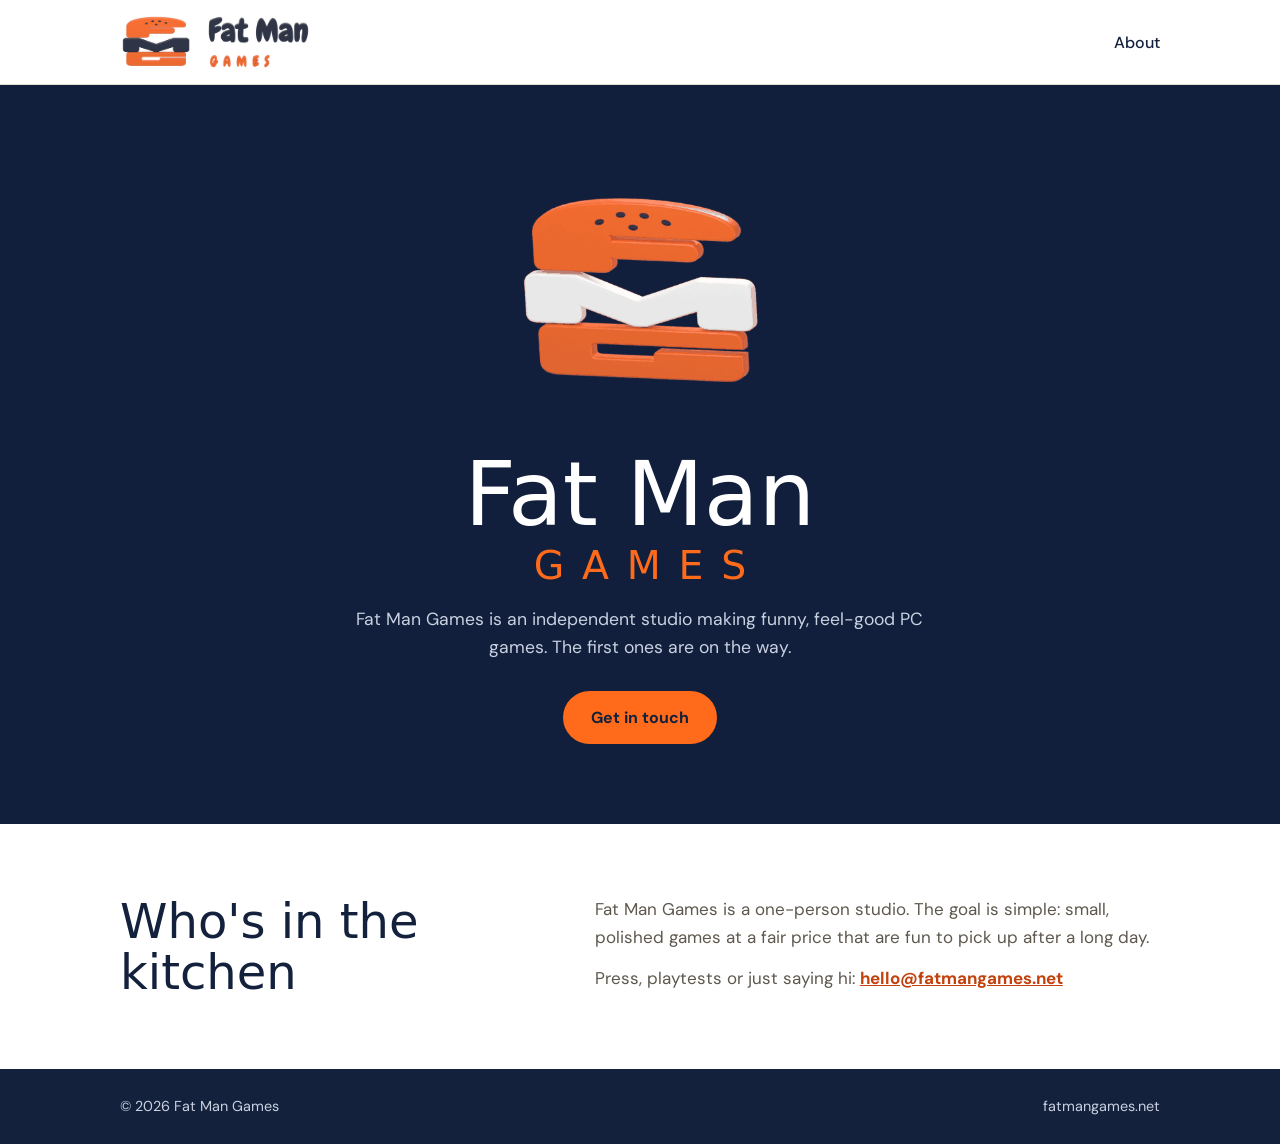
==== index.html @ 9c62d86a "Launch fatmangames.net" ====
<!doctype html>
<html lang="en"><head><meta charset="utf-8"><meta name="viewport" content="width=device-width,initial-scale=1">
<title>Fat Man Games</title>
<meta name="description" content="Fat Man Games is an independent studio making funny, feel-good PC games.">
<link rel="icon" href="logos/fmg3d-browser-icon-300.png">
<meta property="og:image" content="https://fatmangames.net/logos/fmg3d-social-share-1200x630.png">
<style>
:root{--page:#FFFFFF;--hdr:#FFFFFF}
@media (prefers-color-scheme:dark){:root:not([data-theme="light"]){--page:#FFFFFF;--hdr:#FFFFFF}}
:root[data-theme="dark"]{--page:#FFFFFF;--hdr:#FFFFFF}
html,body{margin:0;background:var(--page);color-scheme:light}
.sq-head{background:var(--hdr);border-bottom:1px solid #E2DDD3}
.sq-head .fmg-in{display:flex;align-items:center;justify-content:space-between;gap:16px;padding-top:14px;padding-bottom:14px;flex-wrap:wrap}
.sq-logo{display:flex;align-items:center;gap:12px;text-decoration:none;color:#13213D}
.sq-logo img{height:56px;width:auto;display:block}
.sq-nav{display:flex;gap:22px;list-style:none;margin:0;padding:0;font:500 16px "DM Sans",sans-serif}
.sq-nav a{color:#13213D;text-decoration:none}
.sq-nav a:hover{color:#C2410C}
</style></head><body>
<link rel="stylesheet" href="https://fonts.googleapis.com/css2?family=Chewy&family=DM+Sans:wght@400;500;700&display=swap">
<style>
.fmg{--navy:#13213D;--orange:#FF6B1A;--orange-text:#C2410C;--cream:#F3F1EC;--white:#FFFFFF;--soft:#5E584E;--line:#E2DDD3;
  font-family:"DM Sans",system-ui,sans-serif;font-size:17px;line-height:1.6;color:var(--navy);background:var(--white);text-align:left}
.fmg *{box-sizing:border-box}
.fmg h1,.fmg h2,.fmg h3{font-family:"Chewy",system-ui,sans-serif;font-weight:400;letter-spacing:0;line-height:1.05;margin:0;color:inherit;text-transform:none}
.fmg p{margin:0}
.fmg a{color:inherit}
.fmg-in{max-width:1080px;margin:0 auto;padding:0 20px}

/* hero */
.fmg-hero{background:#111F3C;color:var(--white);padding:72px 0 80px;text-align:center}
.fmg-hero .fmg-mark{width:min(340px,70vw);height:auto;display:block;margin:-12px auto 8px}
.fmg-hero h1{font-size:clamp(2.6rem,7vw,4.6rem)}
.fmg-hero h1 span{color:var(--orange)}
.fmg-word{display:flex;flex-direction:column;align-items:center;font-size:clamp(3.2rem,9vw,5.6rem)!important}
.fmg-word span{font-size:.44em;letter-spacing:.45em;margin-right:-.45em;margin-top:.1em}
.fmg-hero p{max-width:34em;margin:18px auto 30px;color:#C9D1E0;font-size:1.1rem}
.fmg-btn{display:inline-block;background:var(--orange);color:var(--navy)!important;font-weight:700;text-decoration:none;padding:14px 28px;border-radius:999px;font-size:1rem}
.fmg-btn:hover{background:#FF8640}
.fmg-btn:focus-visible{outline:3px solid var(--white);outline-offset:3px}

/* about */
.fmg-about{padding:72px 0}
.fmg-about .fmg-in{display:grid;grid-template-columns:minmax(0,1fr) minmax(0,1.3fr);gap:40px;align-items:start}
.fmg-about h2{font-size:clamp(2.2rem,5vw,3rem)}
.fmg-about p+p{margin-top:14px}
.fmg-about p{color:var(--soft)}
.fmg-about a{color:var(--orange-text);font-weight:700}

.fmg-foot{background:var(--navy);color:#C9D1E0;padding:26px 0;font-size:.9rem}
.fmg-foot .fmg-in{display:flex;justify-content:space-between;gap:12px;flex-wrap:wrap}

@media (max-width:860px){
  .fmg-about .fmg-in{grid-template-columns:1fr;gap:14px}
  .fmg-hero{padding:52px 0 60px}
  .fmg-about{padding:52px 0}
}
</style>

<div class="fmg">
<header class="sq-head"><div class="fmg-in">
<a class="sq-logo" href="#" aria-label="Fat Man Games home"><img src="logos/fmg3d-logo-horizontal.png" alt="Fat Man Games" width="480" height="141"></a>
<ul class="sq-nav"><li><a href="#fmg-about">About</a></li></ul>
</div></header>

  <section class="fmg-hero">
    <div class="fmg-in">
      <img class="fmg-mark" src="logos/fmg3d-wobble.gif" alt="" width="520" height="450">
      <h1 class="fmg-word">Fat Man<span>GAMES</span></h1>
      <p>Fat Man Games is an independent studio making funny, feel-good PC games. The first ones are on the way.</p>
      <a class="fmg-btn" href="#fmg-about">Get in touch</a>
    </div>
  </section>


  <section class="fmg-about" id="fmg-about">
    <div class="fmg-in">
      <h2>Who's in the kitchen</h2>
      <div>
        <p>Fat Man Games is a one-person studio. The goal is simple: small, polished games at a fair price that are fun to pick up after a long day.</p>
        <p>Press, playtests or just saying hi: <a href="mailto:hello@fatmangames.net">hello@fatmangames.net</a></p>
      </div>
    </div>
  </section>

  <footer class="fmg-foot">
    <div class="fmg-in"><span>© 2026 Fat Man Games</span><span>fatmangames.net</span></div>
  </footer>
</div>

</body></html>
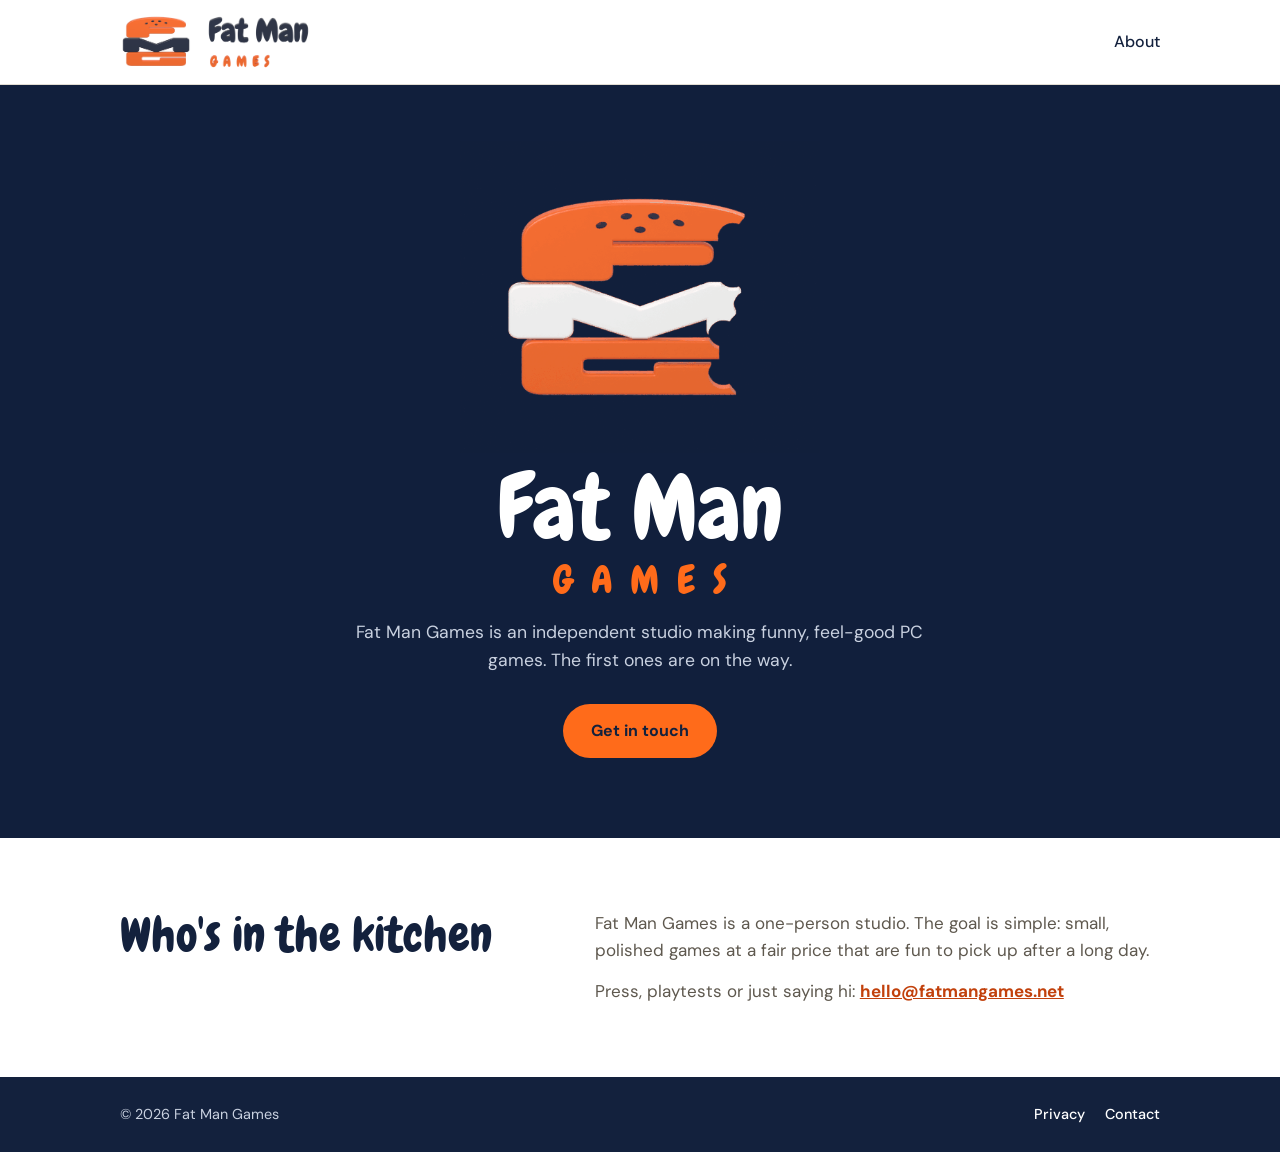
==== commit a4a8132a: "Add privacy policy, robots.txt and sitemap; self-host fonts; new hero animation" ====
--- a/index.html
+++ b/index.html
@@ -1,77 +1,32 @@
 <!doctype html>
-<html lang="en"><head><meta charset="utf-8"><meta name="viewport" content="width=device-width,initial-scale=1">
+<html lang="en">
+<head>
+<meta charset="utf-8">
+<meta name="viewport" content="width=device-width,initial-scale=1">
 <title>Fat Man Games</title>
 <meta name="description" content="Fat Man Games is an independent studio making funny, feel-good PC games.">
 <link rel="icon" href="logos/fmg3d-browser-icon-300.png">
+<meta property="og:title" content="Fat Man Games">
+<meta property="og:description" content="An independent studio making funny, feel-good PC games.">
 <meta property="og:image" content="https://fatmangames.net/logos/fmg3d-social-share-1200x630.png">
-<style>
-:root{--page:#FFFFFF;--hdr:#FFFFFF}
-@media (prefers-color-scheme:dark){:root:not([data-theme="light"]){--page:#FFFFFF;--hdr:#FFFFFF}}
-:root[data-theme="dark"]{--page:#FFFFFF;--hdr:#FFFFFF}
-html,body{margin:0;background:var(--page);color-scheme:light}
-.sq-head{background:var(--hdr);border-bottom:1px solid #E2DDD3}
-.sq-head .fmg-in{display:flex;align-items:center;justify-content:space-between;gap:16px;padding-top:14px;padding-bottom:14px;flex-wrap:wrap}
-.sq-logo{display:flex;align-items:center;gap:12px;text-decoration:none;color:#13213D}
-.sq-logo img{height:56px;width:auto;display:block}
-.sq-nav{display:flex;gap:22px;list-style:none;margin:0;padding:0;font:500 16px "DM Sans",sans-serif}
-.sq-nav a{color:#13213D;text-decoration:none}
-.sq-nav a:hover{color:#C2410C}
-</style></head><body>
-<link rel="stylesheet" href="https://fonts.googleapis.com/css2?family=Chewy&family=DM+Sans:wght@400;500;700&display=swap">
-<style>
-.fmg{--navy:#13213D;--orange:#FF6B1A;--orange-text:#C2410C;--cream:#F3F1EC;--white:#FFFFFF;--soft:#5E584E;--line:#E2DDD3;
-  font-family:"DM Sans",system-ui,sans-serif;font-size:17px;line-height:1.6;color:var(--navy);background:var(--white);text-align:left}
-.fmg *{box-sizing:border-box}
-.fmg h1,.fmg h2,.fmg h3{font-family:"Chewy",system-ui,sans-serif;font-weight:400;letter-spacing:0;line-height:1.05;margin:0;color:inherit;text-transform:none}
-.fmg p{margin:0}
-.fmg a{color:inherit}
-.fmg-in{max-width:1080px;margin:0 auto;padding:0 20px}
-
-/* hero */
-.fmg-hero{background:#111F3C;color:var(--white);padding:72px 0 80px;text-align:center}
-.fmg-hero .fmg-mark{width:min(340px,70vw);height:auto;display:block;margin:-12px auto 8px}
-.fmg-hero h1{font-size:clamp(2.6rem,7vw,4.6rem)}
-.fmg-hero h1 span{color:var(--orange)}
-.fmg-word{display:flex;flex-direction:column;align-items:center;font-size:clamp(3.2rem,9vw,5.6rem)!important}
-.fmg-word span{font-size:.44em;letter-spacing:.45em;margin-right:-.45em;margin-top:.1em}
-.fmg-hero p{max-width:34em;margin:18px auto 30px;color:#C9D1E0;font-size:1.1rem}
-.fmg-btn{display:inline-block;background:var(--orange);color:var(--navy)!important;font-weight:700;text-decoration:none;padding:14px 28px;border-radius:999px;font-size:1rem}
-.fmg-btn:hover{background:#FF8640}
-.fmg-btn:focus-visible{outline:3px solid var(--white);outline-offset:3px}
-
-/* about */
-.fmg-about{padding:72px 0}
-.fmg-about .fmg-in{display:grid;grid-template-columns:minmax(0,1fr) minmax(0,1.3fr);gap:40px;align-items:start}
-.fmg-about h2{font-size:clamp(2.2rem,5vw,3rem)}
-.fmg-about p+p{margin-top:14px}
-.fmg-about p{color:var(--soft)}
-.fmg-about a{color:var(--orange-text);font-weight:700}
-
-.fmg-foot{background:var(--navy);color:#C9D1E0;padding:26px 0;font-size:.9rem}
-.fmg-foot .fmg-in{display:flex;justify-content:space-between;gap:12px;flex-wrap:wrap}
-
-@media (max-width:860px){
-  .fmg-about .fmg-in{grid-template-columns:1fr;gap:14px}
-  .fmg-hero{padding:52px 0 60px}
-  .fmg-about{padding:52px 0}
-}
-</style>
-
+<meta name="robots" content="index, follow, noai, noimageai">
+<link rel="stylesheet" href="site.css">
+</head>
+<body>
 <div class="fmg">
-<header class="sq-head"><div class="fmg-in">
-<a class="sq-logo" href="#" aria-label="Fat Man Games home"><img src="logos/fmg3d-logo-horizontal.png" alt="Fat Man Games" width="480" height="141"></a>
-<ul class="sq-nav"><li><a href="#fmg-about">About</a></li></ul>
-</div></header>
+  <header class="sq-head"><div class="fmg-in">
+    <a class="sq-logo" href="/" aria-label="Fat Man Games home"><img src="logos/fmg3d-logo-horizontal.png" alt="Fat Man Games" width="480" height="141"></a>
+    <ul class="sq-nav"><li><a href="#fmg-about">About</a></li></ul>
+  </div></header>
 
   <section class="fmg-hero">
     <div class="fmg-in">
-      <img class="fmg-mark" src="logos/fmg3d-wobble.gif" alt="" width="520" height="450">
+      <img class="fmg-mark" src="logos/fmg3d-eaten.gif" alt="" width="520" height="450">
       <h1 class="fmg-word">Fat Man<span>GAMES</span></h1>
       <p>Fat Man Games is an independent studio making funny, feel-good PC games. The first ones are on the way.</p>
       <a class="fmg-btn" href="#fmg-about">Get in touch</a>
     </div>
   </section>
-
 
   <section class="fmg-about" id="fmg-about">
     <div class="fmg-in">
@@ -84,8 +39,8 @@
   </section>
 
   <footer class="fmg-foot">
-    <div class="fmg-in"><span>© 2026 Fat Man Games</span><span>fatmangames.net</span></div>
+    <div class="fmg-in"><span>© 2026 Fat Man Games</span><nav><a href="privacy.html">Privacy</a><a href="mailto:hello@fatmangames.net">Contact</a></nav></div>
   </footer>
 </div>
-
-</body></html>
+</body>
+</html>
--- a/site.css
+++ b/site.css
@@ -0,0 +1,67 @@
+/* Fonts are served from this site; no third-party requests. */
+@font-face{font-family:"Chewy";src:url(fonts/chewy-400.woff2) format("woff2");font-weight:400;font-display:swap}
+@font-face{font-family:"DM Sans";src:url(fonts/dm-sans-400.woff2) format("woff2");font-weight:400;font-display:swap}
+@font-face{font-family:"DM Sans";src:url(fonts/dm-sans-500.woff2) format("woff2");font-weight:500;font-display:swap}
+@font-face{font-family:"DM Sans";src:url(fonts/dm-sans-700.woff2) format("woff2");font-weight:700;font-display:swap}
+
+html,body{margin:0;background:#FFFFFF;color-scheme:light}
+
+.fmg{--navy:#13213D;--orange:#FF6B1A;--orange-text:#C2410C;--cream:#F3F1EC;--white:#FFFFFF;--soft:#5E584E;--line:#E2DDD3;
+  font-family:"DM Sans",system-ui,sans-serif;font-size:17px;line-height:1.6;color:var(--navy);background:var(--white);text-align:left;
+  min-height:100vh;display:flex;flex-direction:column}
+.fmg *{box-sizing:border-box}
+.fmg h1,.fmg h2,.fmg h3{font-family:"Chewy",system-ui,sans-serif;font-weight:400;letter-spacing:0;line-height:1.05;margin:0;color:inherit;text-transform:none}
+.fmg p{margin:0}
+.fmg a{color:inherit}
+.fmg-in{max-width:1080px;margin:0 auto;padding:0 20px}
+
+/* header */
+.sq-head{background:#FFFFFF;border-bottom:1px solid var(--line)}
+.sq-head .fmg-in{display:flex;align-items:center;justify-content:space-between;gap:16px;padding-top:14px;padding-bottom:14px;flex-wrap:wrap}
+.sq-logo{display:flex;align-items:center;text-decoration:none}
+.sq-logo img{height:56px;width:auto;display:block}
+.sq-nav{display:flex;gap:22px;list-style:none;margin:0;padding:0;font-weight:500;font-size:16px}
+.sq-nav a{color:var(--navy);text-decoration:none}
+.sq-nav a:hover{color:var(--orange-text)}
+
+/* hero */
+.fmg-hero{background:#111F3C;color:var(--white);padding:56px 0 80px;text-align:center}
+.fmg-hero .fmg-mark{width:min(360px,74vw);height:auto;display:block;margin:0 auto 8px}
+.fmg-word{display:flex;flex-direction:column;align-items:center;font-size:clamp(3.2rem,9vw,5.6rem)}
+.fmg-word span{font-size:.44em;letter-spacing:.45em;margin-right:-.45em;margin-top:.1em;color:var(--orange)}
+.fmg-hero p{max-width:34em;margin:18px auto 30px;color:#C9D1E0;font-size:1.1rem}
+.fmg-btn{display:inline-block;background:var(--orange);color:var(--navy)!important;font-weight:700;text-decoration:none;padding:14px 28px;border-radius:999px;font-size:1rem}
+.fmg-btn:hover{background:#FF8640}
+.fmg-btn:focus-visible{outline:3px solid var(--white);outline-offset:3px}
+
+/* about */
+.fmg-about{padding:72px 0}
+.fmg-about .fmg-in{display:grid;grid-template-columns:minmax(0,1fr) minmax(0,1.3fr);gap:40px;align-items:start}
+.fmg-about h2{font-size:clamp(2.2rem,5vw,3rem)}
+.fmg-about p+p{margin-top:14px}
+.fmg-about p{color:var(--soft)}
+.fmg-about a{color:var(--orange-text);font-weight:700}
+
+/* text pages (privacy) */
+.fmg-doc{padding:56px 0 72px;flex:1}
+.fmg-doc .fmg-in{max-width:760px}
+.fmg-doc h1{font-size:clamp(2.4rem,6vw,3.4rem);margin-bottom:6px}
+.fmg-doc .fmg-date{color:var(--soft);font-size:.95rem;margin-bottom:32px}
+.fmg-doc h2{font-family:"DM Sans",system-ui,sans-serif;font-weight:700;font-size:1.15rem;margin:30px 0 8px}
+.fmg-doc p,.fmg-doc li{color:#3F3A33}
+.fmg-doc ul{margin:8px 0 0;padding-left:1.2em}
+.fmg-doc li+li{margin-top:6px}
+.fmg-doc a{color:var(--orange-text);font-weight:700}
+
+/* footer */
+.fmg-foot{background:var(--navy);color:#C9D1E0;padding:26px 0;font-size:.9rem;margin-top:auto}
+.fmg-foot .fmg-in{display:flex;justify-content:space-between;gap:12px;flex-wrap:wrap}
+.fmg-foot a{color:#FFFFFF;text-decoration:none;font-weight:500}
+.fmg-foot a:hover{text-decoration:underline}
+.fmg-foot nav{display:flex;gap:20px}
+
+@media (max-width:860px){
+  .fmg-about .fmg-in{grid-template-columns:1fr;gap:14px}
+  .fmg-hero{padding:40px 0 60px}
+  .fmg-about{padding:52px 0}
+}
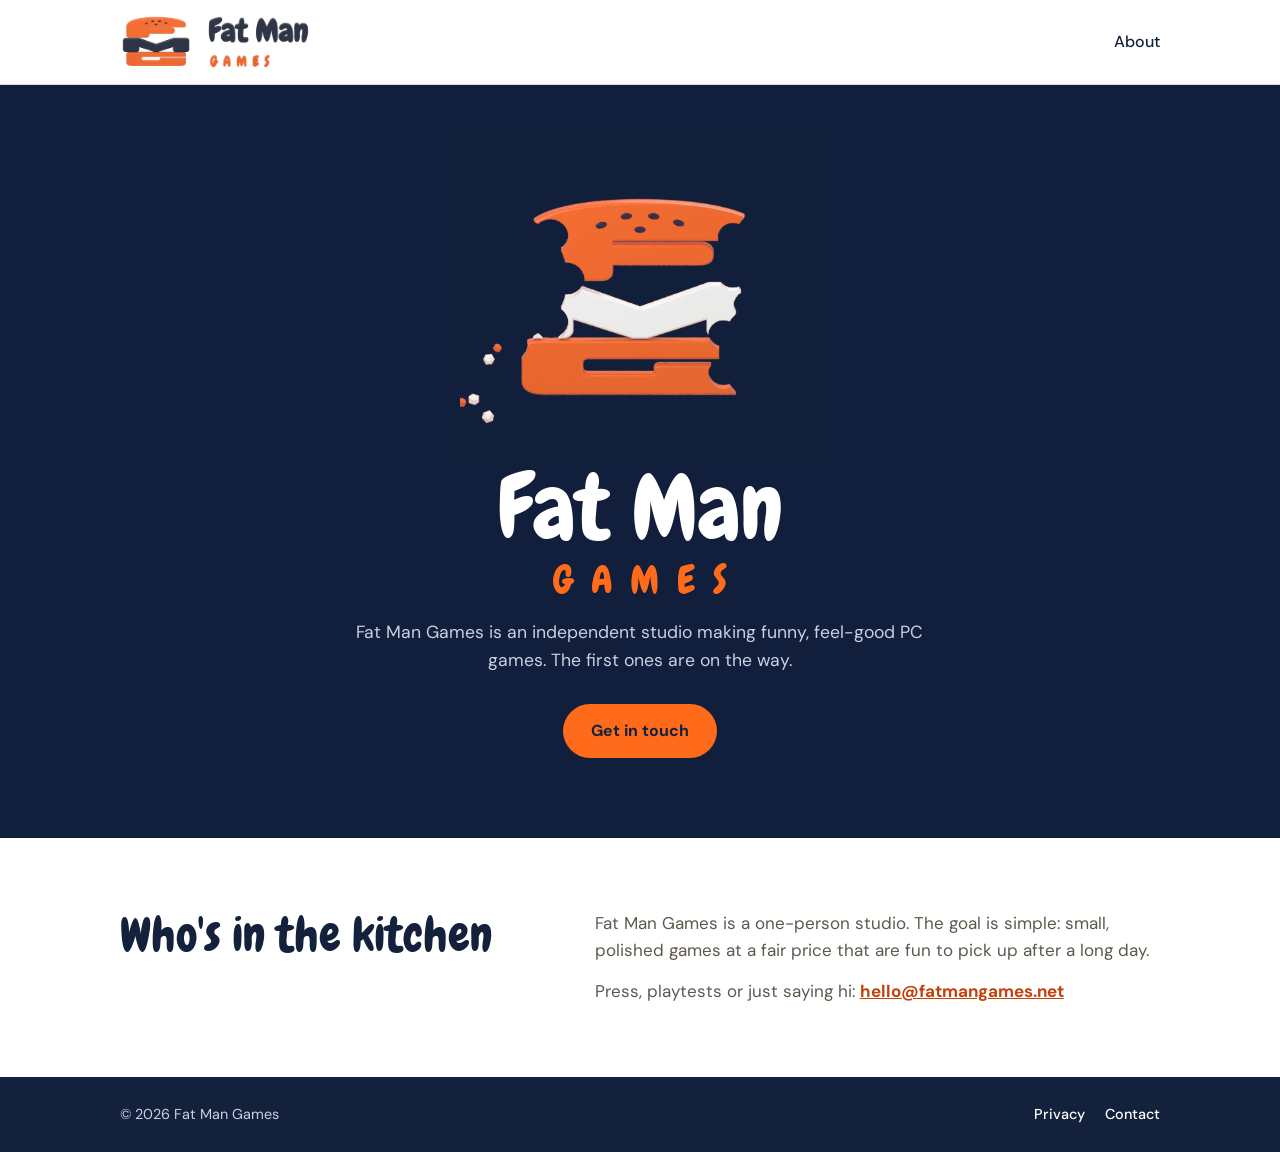
==== commit 63d16c47: "Get in touch button opens email" ====
--- a/index.html
+++ b/index.html
@@ -24,7 +24,7 @@
       <img class="fmg-mark" src="logos/fmg3d-eaten.gif" alt="" width="520" height="450">
       <h1 class="fmg-word">Fat Man<span>GAMES</span></h1>
       <p>Fat Man Games is an independent studio making funny, feel-good PC games. The first ones are on the way.</p>
-      <a class="fmg-btn" href="#fmg-about">Get in touch</a>
+      <a class="fmg-btn" href="mailto:hello@fatmangames.net">Get in touch</a>
     </div>
   </section>
 
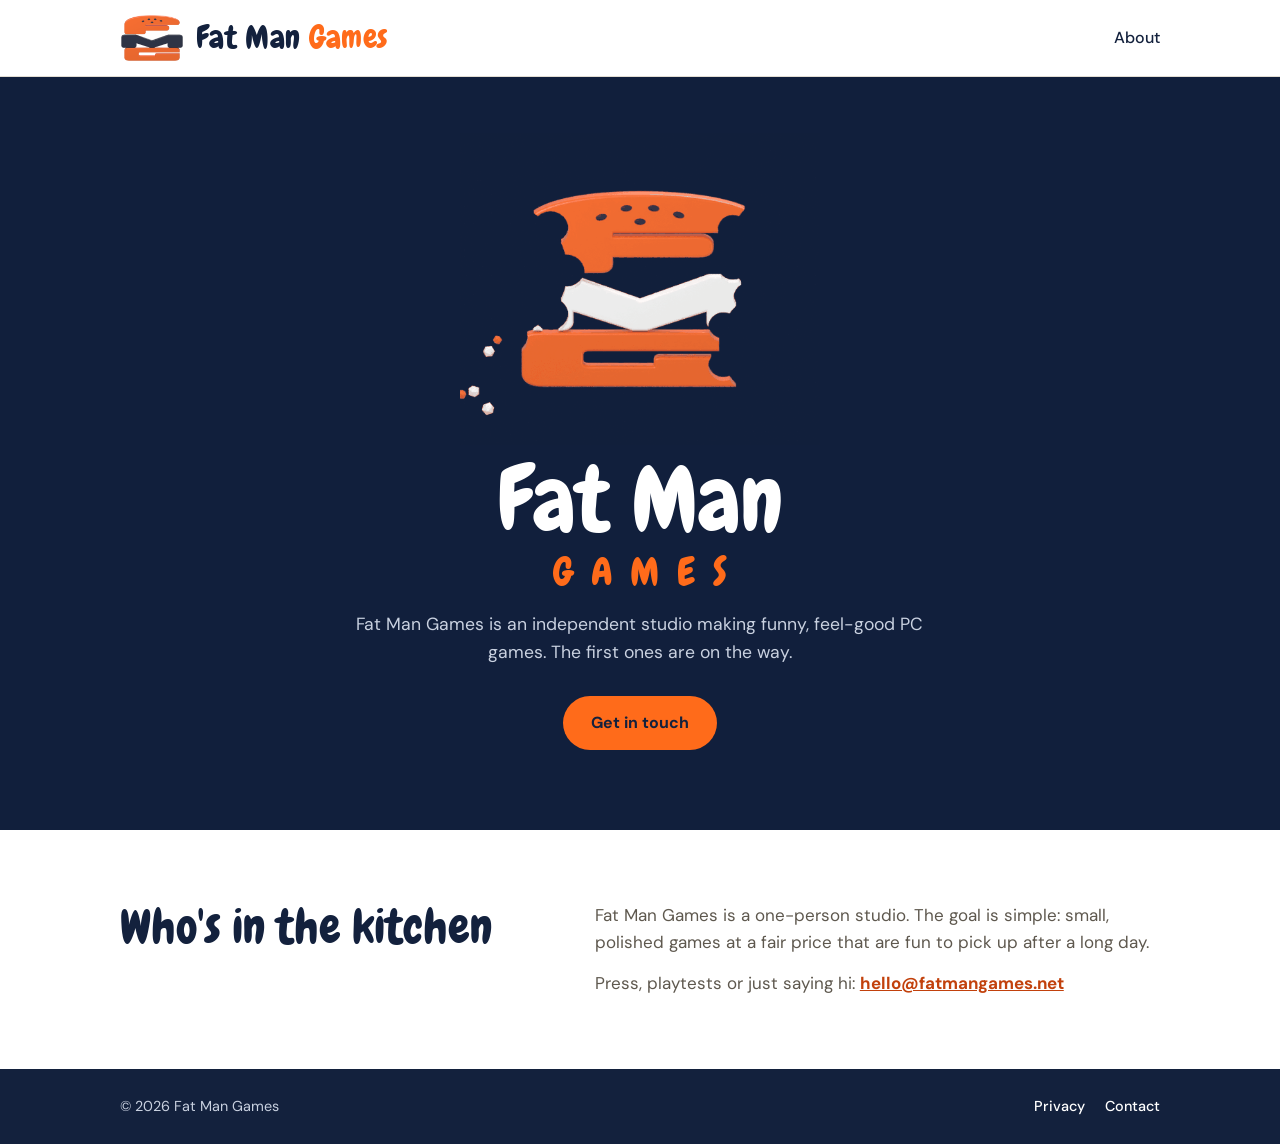
==== commit 79941640: "Header: burger mark with Fat Man Games on one line" ====
--- a/index.html
+++ b/index.html
@@ -15,7 +15,7 @@
 <body>
 <div class="fmg">
   <header class="sq-head"><div class="fmg-in">
-    <a class="sq-logo" href="/" aria-label="Fat Man Games home"><img src="logos/fmg3d-logo-horizontal.png" alt="Fat Man Games" width="480" height="141"></a>
+    <a class="sq-logo" href="/" aria-label="Fat Man Games home"><img src="logos/fmg3d-mark-small.png" alt="" width="240" height="180"><span class="sq-word">Fat Man <span>Games</span></span></a>
     <ul class="sq-nav"><li><a href="#fmg-about">About</a></li></ul>
   </div></header>
 
--- a/site.css
+++ b/site.css
@@ -18,8 +18,11 @@
 /* header */
 .sq-head{background:#FFFFFF;border-bottom:1px solid var(--line)}
 .sq-head .fmg-in{display:flex;align-items:center;justify-content:space-between;gap:16px;padding-top:14px;padding-bottom:14px;flex-wrap:wrap}
-.sq-logo{display:flex;align-items:center;text-decoration:none}
-.sq-logo img{height:56px;width:auto;display:block}
+.sq-logo{display:flex;align-items:center;gap:12px;text-decoration:none}
+.sq-logo img{height:48px;width:auto;display:block}
+.sq-word{font-family:"Chewy",system-ui,sans-serif;font-size:32px;line-height:1;color:var(--navy);white-space:nowrap;letter-spacing:.01em}
+.sq-word span{color:var(--orange)}
+@media (max-width:420px){.sq-logo img{height:38px}.sq-word{font-size:25px}}
 .sq-nav{display:flex;gap:22px;list-style:none;margin:0;padding:0;font-weight:500;font-size:16px}
 .sq-nav a{color:var(--navy);text-decoration:none}
 .sq-nav a:hover{color:var(--orange-text)}
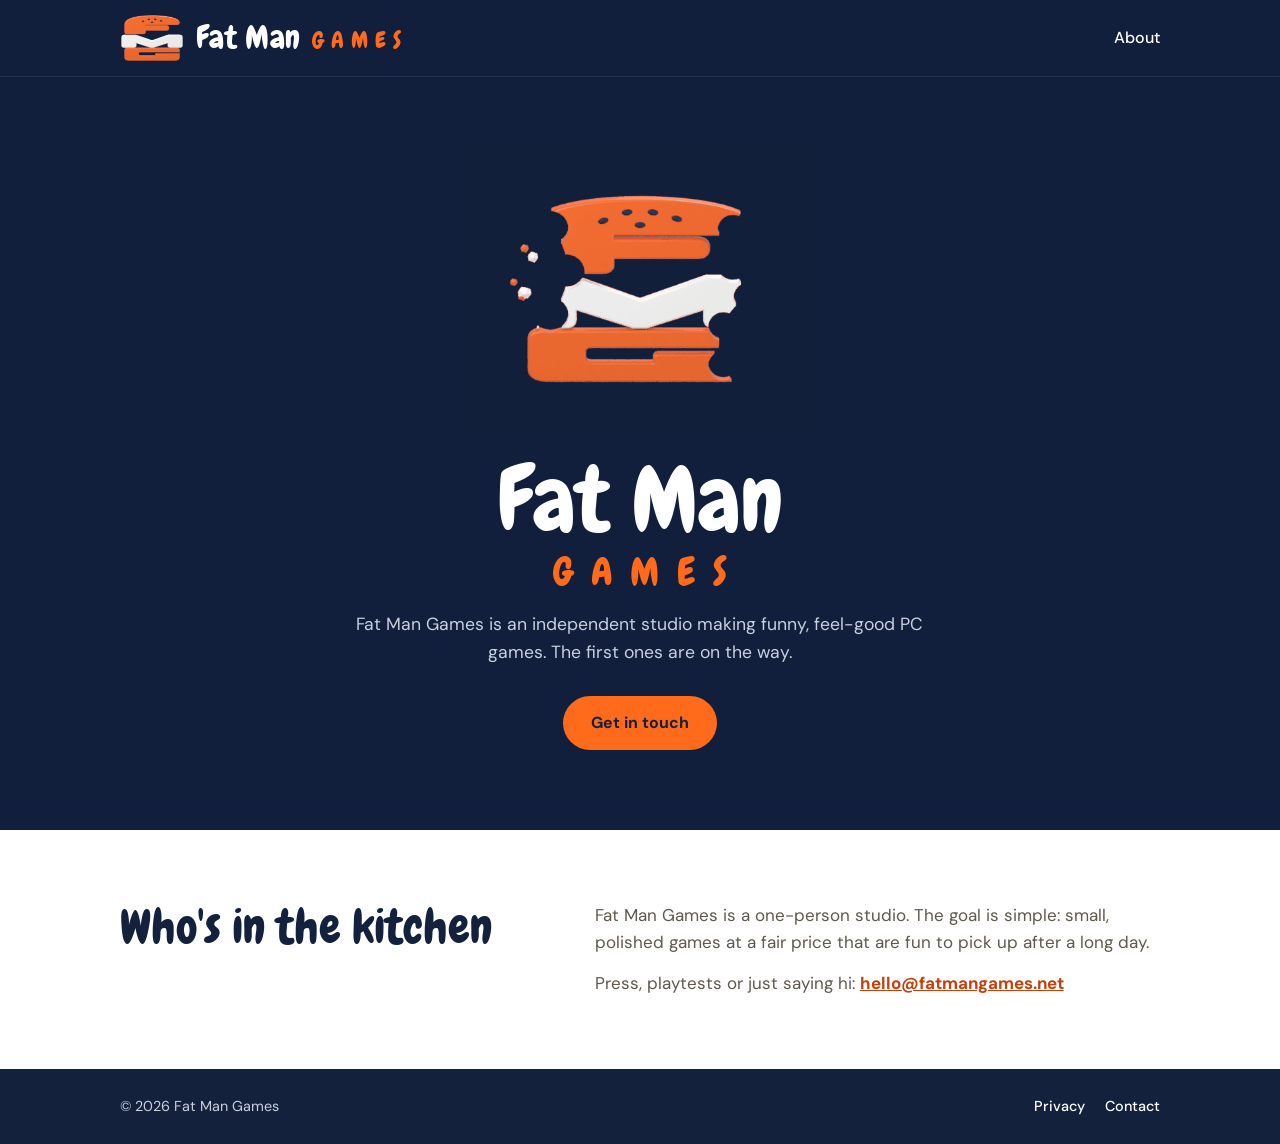
==== commit d22ce5da: "Navy header with white and orange wordmark" ====
--- a/index.html
+++ b/index.html
@@ -15,7 +15,7 @@
 <body>
 <div class="fmg">
   <header class="sq-head"><div class="fmg-in">
-    <a class="sq-logo" href="/" aria-label="Fat Man Games home"><img src="logos/fmg3d-mark-small.png" alt="" width="240" height="180"><span class="sq-word">Fat Man <span>Games</span></span></a>
+    <a class="sq-logo" href="/" aria-label="Fat Man Games home"><img src="logos/fmg3d-mark-small-white.png" alt="" width="240" height="180"><span class="sq-word">Fat Man <span>GAMES</span></span></a>
     <ul class="sq-nav"><li><a href="#fmg-about">About</a></li></ul>
   </div></header>
 
--- a/site.css
+++ b/site.css
@@ -16,16 +16,16 @@
 .fmg-in{max-width:1080px;margin:0 auto;padding:0 20px}
 
 /* header */
-.sq-head{background:#FFFFFF;border-bottom:1px solid var(--line)}
+.sq-head{background:#111F3C;border-bottom:1px solid rgba(255,255,255,.08)}
 .sq-head .fmg-in{display:flex;align-items:center;justify-content:space-between;gap:16px;padding-top:14px;padding-bottom:14px;flex-wrap:wrap}
 .sq-logo{display:flex;align-items:center;gap:12px;text-decoration:none}
 .sq-logo img{height:48px;width:auto;display:block}
-.sq-word{font-family:"Chewy",system-ui,sans-serif;font-size:32px;line-height:1;color:var(--navy);white-space:nowrap;letter-spacing:.01em}
-.sq-word span{color:var(--orange)}
+.sq-word{font-family:"Chewy",system-ui,sans-serif;font-size:32px;line-height:1;color:#FFFFFF;white-space:nowrap;letter-spacing:.01em}
+.sq-word span{color:var(--orange);font-size:.72em;letter-spacing:.3em;margin-left:.15em}
 @media (max-width:420px){.sq-logo img{height:38px}.sq-word{font-size:25px}}
 .sq-nav{display:flex;gap:22px;list-style:none;margin:0;padding:0;font-weight:500;font-size:16px}
-.sq-nav a{color:var(--navy);text-decoration:none}
-.sq-nav a:hover{color:var(--orange-text)}
+.sq-nav a{color:#FFFFFF;text-decoration:none}
+.sq-nav a:hover{color:var(--orange)}
 
 /* hero */
 .fmg-hero{background:#111F3C;color:var(--white);padding:56px 0 80px;text-align:center}
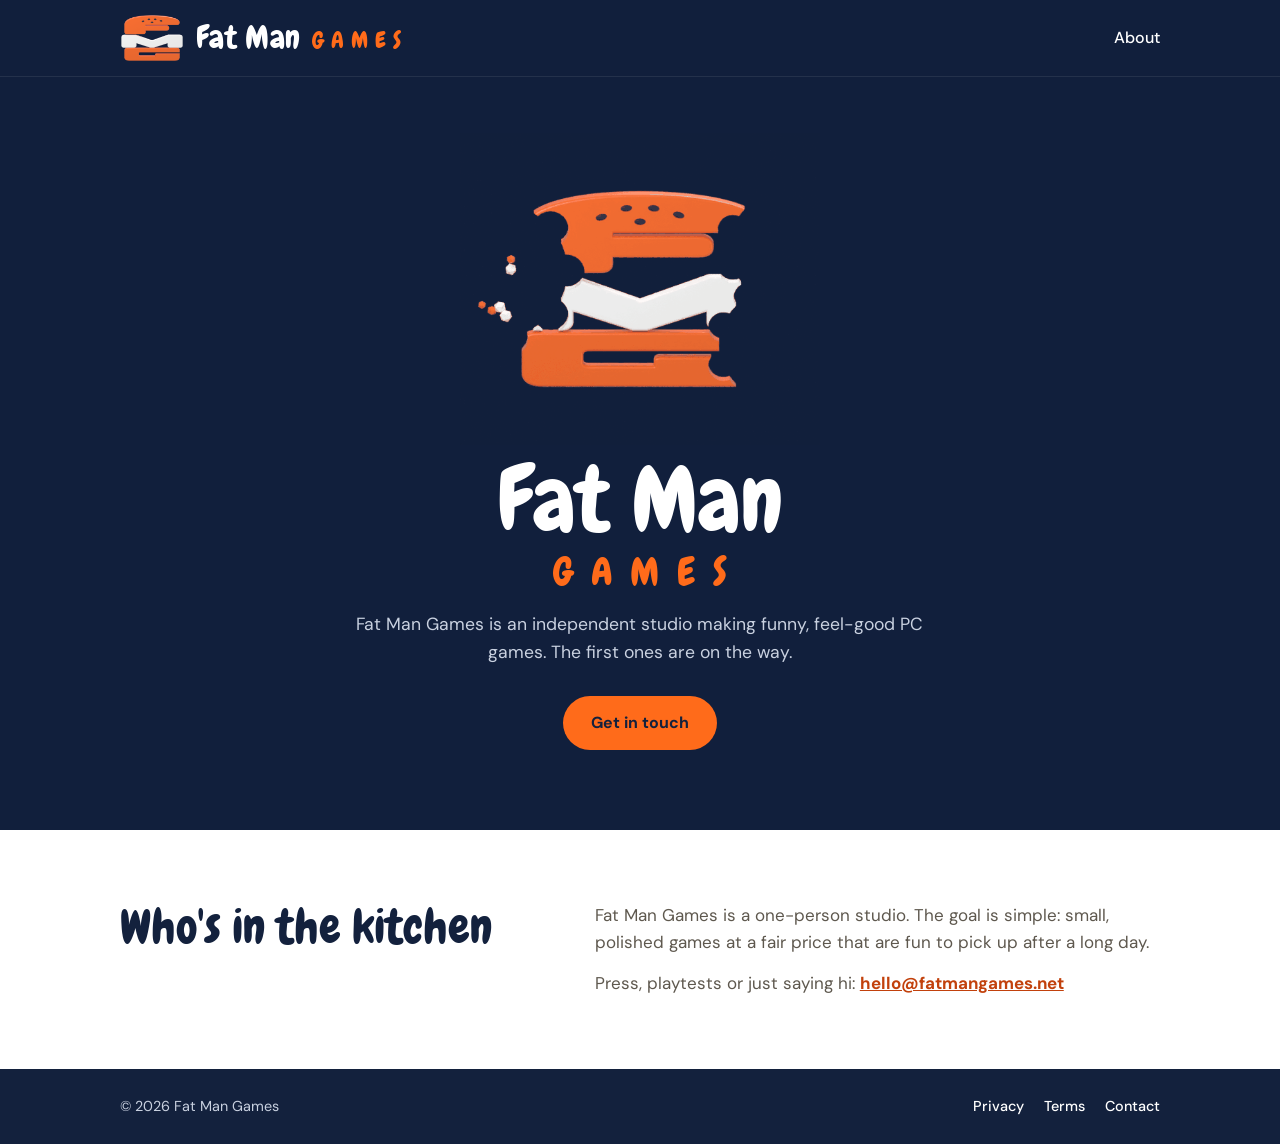
==== commit 6d087483: "Add terms of use" ====
--- a/index.html
+++ b/index.html
@@ -39,7 +39,7 @@
   </section>
 
   <footer class="fmg-foot">
-    <div class="fmg-in"><span>© 2026 Fat Man Games</span><nav><a href="privacy.html">Privacy</a><a href="mailto:hello@fatmangames.net">Contact</a></nav></div>
+    <div class="fmg-in"><span>© 2026 Fat Man Games</span><nav><a href="privacy.html">Privacy</a><a href="terms.html">Terms</a><a href="mailto:hello@fatmangames.net">Contact</a></nav></div>
   </footer>
 </div>
 </body>
--- a/site.css
+++ b/site.css
@@ -52,6 +52,7 @@
 .fmg-doc .fmg-date{color:var(--soft);font-size:.95rem;margin-bottom:32px}
 .fmg-doc h2{font-family:"DM Sans",system-ui,sans-serif;font-weight:700;font-size:1.15rem;margin:30px 0 8px}
 .fmg-doc p,.fmg-doc li{color:#3F3A33}
+.fmg-doc p+p{margin-top:12px}
 .fmg-doc ul{margin:8px 0 0;padding-left:1.2em}
 .fmg-doc li+li{margin-top:6px}
 .fmg-doc a{color:var(--orange-text);font-weight:700}
